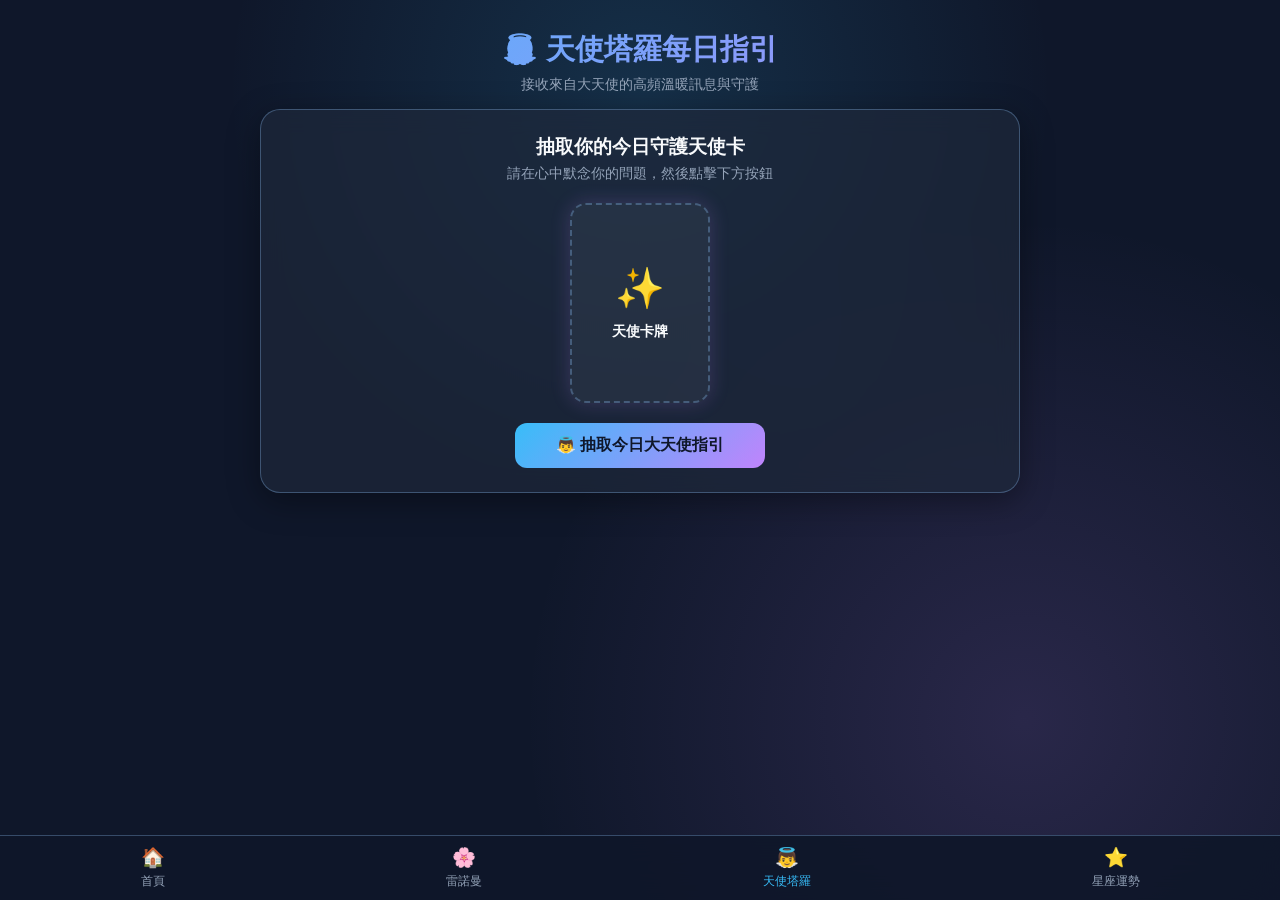
==== angle.html @ 4e5aecf8 "创建 angle.html" ====
<!DOCTYPE html>
<html lang="zh-TW">
<head>
  <meta charset="UTF-8">
  <meta name="viewport" content="width=device-width, initial-scale=1.0">
  <title>👼 天使塔羅指引 - Star Oracle</title>
  <link rel="stylesheet" href="style.css">
  <style>
    .angel-card-box {
      width: 140px; height: 200px;
      margin: 20px auto;
      background: rgba(255, 255, 255, 0.05);
      border: 2px dashed var(--border-glow);
      border-radius: 16px;
      display: flex;
      flex-direction: column;
      align-items: center;
      justify-content: center;
      text-align: center;
      padding: 15px;
      box-shadow: 0 0 20px rgba(192, 132, 252, 0.2);
    }
    .angel-card-box .icon { font-size: 2.5rem; margin-bottom: 10px; }
  </style>
</head>
<body>

  <header>
    <h1>👼 天使塔羅每日指引</h1>
    <p>接收來自大天使的高頻溫暖訊息與守護</p>
  </header>

  <main class="container">
    <div class="glass-card" style="text-align: center;">
      <h3>抽取你的今日守護天使卡</h3>
      <p style="color: var(--text-sub); font-size: 0.85rem; margin-top: 5px;">請在心中默念你的問題，然後點擊下方按鈕</p>

      <div class="angel-card-box" id="cardDisplay">
        <span class="icon">✨</span>
        <span style="font-size: 0.9rem; font-weight: bold;">天使卡牌</span>
      </div>

      <button class="btn-primary" onclick="drawAngelCard()" style="max-width: 250px; margin: 0 auto;">👼 抽取今日大天使指引</button>
      
      <div class="result-box" id="angelResult" style="margin-top: 20px; text-align: left; display: none;">
        <!-- 抽牌結果會顯示在這裡 -->
      </div>
    </div>
  </main>

  <!-- 底部共用導覽列 -->
  <nav class="bottom-nav">
    <a href="index.html" class="nav-item"><span class="icon">🏠</span>首頁</a>
    <a href="lenormand.html" class="nav-item"><span class="icon">🌸</span>雷諾曼</a>
    <a href="angel.html" class="nav-item active"><span class="icon">👼</span>天使塔羅</a>
    <a href="zodiac.html" class="nav-item"><span class="icon">⭐</span>星座運勢</a>
  </nav>

  <script>
    // 天使塔羅資料庫範例
    const angelDeck = [
      { name: "大天使麥可", title: "勇敢前行與保護", desc: "你受到全方位的守護與引導。請放下恐懼，勇敢踏出你一直想做的那一步，宇宙會為你開路。" },
      { name: "大天使拉斐爾", title: "身心靈的療癒與滋養", desc: "天使正在為你的身心注入療癒的綠光。多喝水、親近大自然，並允許自己好好休息，能量將重新充滿。" },
      { name: "大天使加百列", title: "創造力與新方向", desc: "這是展現你真實想法與才華的時刻。不要懷疑自己的靈感，大膽把你的創意與計畫實現出來吧！" },
      { name: "大天使約菲爾", title: "美化你的思想與環境", desc: "放慢腳步，欣賞身邊的美好。整理你的房間或辦公桌，當你的外在環境變得清爽，思緒也會隨之清晰。" },
      { name: "大天使烏列爾", title: "智慧與清晰的洞察", desc: "當你感到迷惘時，內心其實早已有了答案。靜心聆聽你的直覺，智慧之光會照亮你的下一步。" }
    ];

    function drawAngelCard() {
      const randomCard = angelDeck[Math.floor(Math.random() * angelDeck.length)];
      
      // 更新卡片外觀
      const display = document.getElementById('cardDisplay');
      display.style.background = "rgba(192, 132, 252, 0.15)";
      display.style.border = "2px solid var(--accent-purple)";
      display.innerHTML = `<span class="icon">🕊️</span><span style="font-size: 0.95rem; font-weight: bold; color: var(--accent-purple);">${randomCard.name}</span>`;

      // 顯示詳細解讀
      const resultBox = document.getElementById('angelResult');
      resultBox.style.display = "block";
      resultBox.innerHTML = `
        <h4 style="color: var(--accent-purple); margin-bottom: 8px;">✨ ${randomCard.name} — ${randomCard.title}</h4>
        <p style="color: var(--text-main); font-size: 0.92rem; line-height: 1.6;">${randomCard.desc}</p>
      `;
    }
  </script>
</body>
</html>
---- style.css ----
:root {
  --bg-dark: #0f172a;
  --card-dark: rgba(30, 41, 59, 0.7);
  --border-glow: rgba(147, 197, 253, 0.3);
  --accent-cyan: #38bdf8;
  --accent-purple: #c084fc;
  --accent-yellow: #fde047;
  --text-main: #f8fafc;
  --text-sub: #94a3b8;
}

* { box-sizing: border-box; margin: 0; padding: 0; font-family: -apple-system, BlinkMacSystemFont, "Segoe UI", Roboto, sans-serif; }

body {
  background-color: var(--bg-dark);
  background-image: 
    radial-gradient(circle at 50% 10%, rgba(56, 189, 248, 0.15), transparent 40%),
    radial-gradient(circle at 80% 80%, rgba(192, 132, 252, 0.15), transparent 40%);
  color: var(--text-main);
  min-height: 100vh;
  padding-bottom: 80px; /* 留給底部導覽列 */
}

/* 頂部 Header */
header {
  text-align: center;
  padding: 30px 20px 15px;
}
header h1 {
  font-size: 1.8rem;
  background: linear-gradient(135deg, var(--accent-cyan), var(--accent-purple));
  -webkit-background-clip: text;
  -webkit-text-fill-color: transparent;
  font-weight: 800;
}
header p {
  font-size: 0.9rem;
  color: var(--text-sub);
  margin-top: 5px;
}

/* 主容器 */
.container {
  max-width: 800px;
  margin: 0 auto;
  padding: 0 20px;
}

/* 玻璃質感卡片 */
.glass-card {
  background: var(--card-dark);
  backdrop-filter: blur(12px);
  border: 1px solid var(--border-glow);
  border-radius: 20px;
  padding: 24px;
  margin-bottom: 20px;
  box-shadow: 0 8px 32px 0 rgba(0, 0, 0, 0.37);
}

/* 按鈕樣式 */
.btn-primary {
  width: 100%;
  padding: 12px 20px;
  border-radius: 12px;
  border: none;
  background: linear-gradient(135deg, var(--accent-cyan), var(--accent-purple));
  color: #0f172a;
  font-weight: bold;
  font-size: 1rem;
  cursor: pointer;
  transition: transform 0.2s, box-shadow 0.2s;
}
.btn-primary:hover {
  transform: translateY(-2px);
  box-shadow: 0 0 15px rgba(56, 189, 248, 0.5);
}

/* 底部選單導覽列 (Fixed Navigation) */
.bottom-nav {
  position: fixed;
  bottom: 0;
  left: 0;
  right: 0;
  height: 65px;
  background: rgba(15, 23, 42, 0.9);
  backdrop-filter: blur(16px);
  border-top: 1px solid var(--border-glow);
  display: flex;
  justify-content: space-around;
  align-items: center;
  z-index: 1000;
}

.nav-item {
  color: var(--text-sub);
  text-decoration: none;
  font-size: 0.75rem;
  display: flex;
  flex-direction: column;
  align-items: center;
  gap: 4px;
  transition: color 0.2s;
}

.nav-item.active, .nav-item:hover {
  color: var(--accent-cyan);
}

.nav-item .icon {
  font-size: 1.2rem;
}
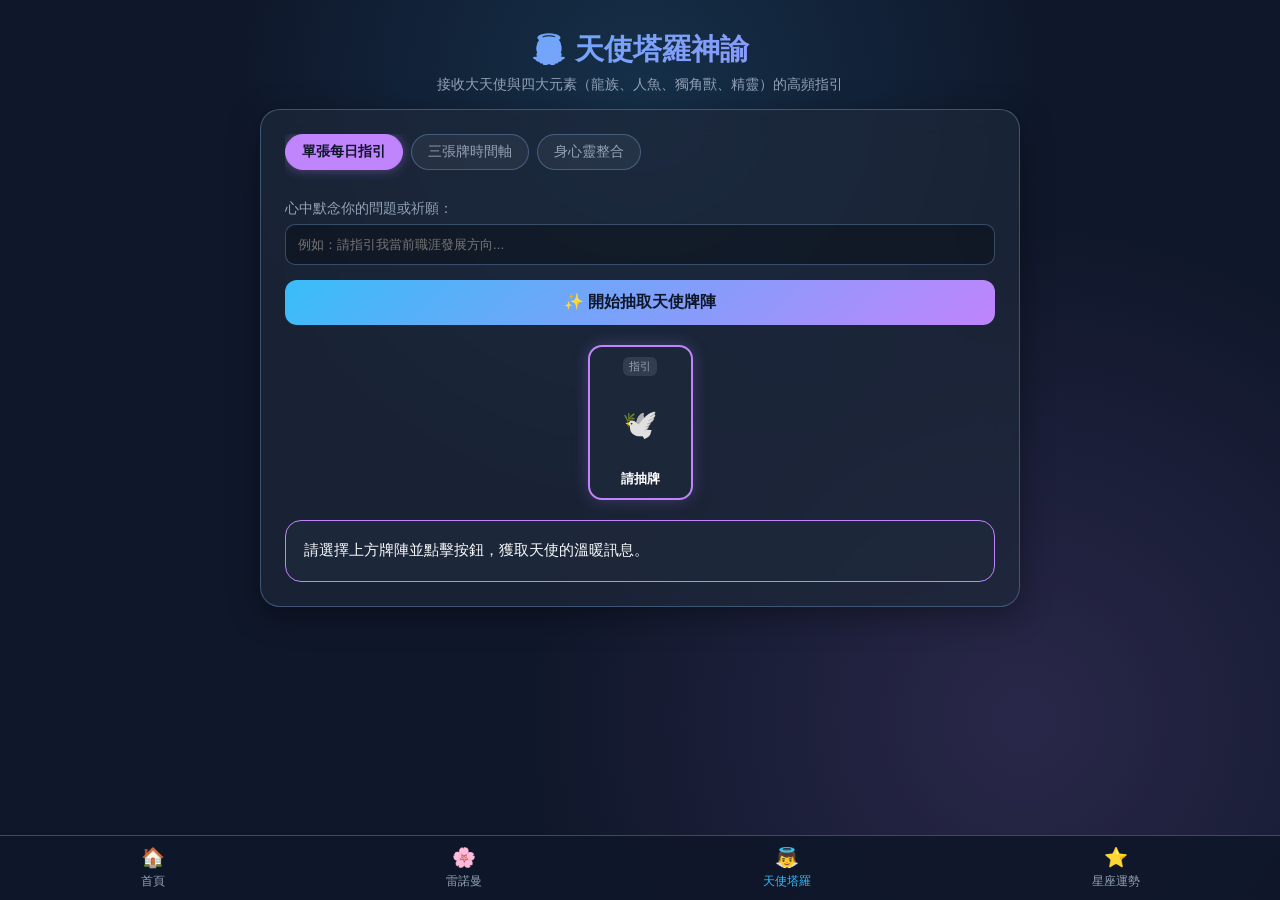
==== commit 69ecdebd: "更新 angle.html" ====
--- a/angle.html
+++ b/angle.html
@@ -3,47 +3,75 @@
 <head>
   <meta charset="UTF-8">
   <meta name="viewport" content="width=device-width, initial-scale=1.0">
-  <title>👼 天使塔羅指引 - Star Oracle</title>
+  <title>👼 天使塔羅神諭 - Star Oracle</title>
   <link rel="stylesheet" href="style.css">
   <style>
-    .angel-card-box {
-      width: 140px; height: 200px;
-      margin: 20px auto;
-      background: rgba(255, 255, 255, 0.05);
-      border: 2px dashed var(--border-glow);
-      border-radius: 16px;
-      display: flex;
-      flex-direction: column;
-      align-items: center;
-      justify-content: center;
+    /* 牌陣選擇標籤 */
+    .spread-select { display: flex; gap: 8px; overflow-x: auto; padding-bottom: 10px; margin-bottom: 20px; }
+    .chip { padding: 8px 16px; border-radius: 20px; background: rgba(255,255,255,0.05); color: var(--text-sub); border: 1px solid var(--border-glow); font-size: 0.85rem; cursor: pointer; white-space: nowrap; transition: all 0.2s; }
+    .chip.active { background: var(--accent-purple); color: #0f172a; font-weight: bold; border-color: var(--accent-purple); box-shadow: 0 0 12px rgba(192, 132, 252, 0.4); }
+
+    /* 卡牌容器 */
+    .angel-cards-flex { display: flex; justify-content: center; gap: 12px; margin: 20px 0; flex-wrap: wrap; }
+    
+    /* 玻璃質感卡片樣式 */
+    .angel-card-item {
+      width: 105px; height: 155px;
+      background: rgba(30, 41, 59, 0.85);
+      border: 2px solid var(--accent-purple);
+      border-radius: 14px;
+      display: flex; flex-direction: column; align-items: center; justify-content: space-between;
+      padding: 10px 6px;
+      box-shadow: 0 0 15px rgba(192, 132, 252, 0.25);
       text-align: center;
-      padding: 15px;
-      box-shadow: 0 0 20px rgba(192, 132, 252, 0.2);
+      transition: transform 0.2s;
     }
-    .angel-card-box .icon { font-size: 2.5rem; margin-bottom: 10px; }
+    .angel-card-item:hover { transform: translateY(-4px); }
+    
+    .angel-card-item .c-pos { font-size: 0.7rem; color: var(--text-sub); background: rgba(255,255,255,0.1); padding: 2px 6px; border-radius: 6px; }
+    .angel-card-item .c-icon { font-size: 1.8rem; margin: 4px 0; }
+    .angel-card-item .c-name { font-size: 0.8rem; font-weight: bold; color: #fff; }
+    .angel-card-item .c-angel { font-size: 0.65rem; color: var(--accent-cyan); margin-top: 2px; }
+
+    /* 結果區 */
+    .result-box { margin-top: 20px; padding: 18px; background: rgba(30, 41, 59, 0.8); border: 1px solid var(--accent-purple); border-radius: 16px; text-align: left; font-size: 0.92rem; line-height: 1.6; }
   </style>
 </head>
 <body>
 
   <header>
-    <h1>👼 天使塔羅每日指引</h1>
-    <p>接收來自大天使的高頻溫暖訊息與守護</p>
+    <h1>👼 天使塔羅神諭</h1>
+    <p>接收大天使與四大元素（龍族、人魚、獨角獸、精靈）的高頻指引</p>
   </header>
 
   <main class="container">
-    <div class="glass-card" style="text-align: center;">
-      <h3>抽取你的今日守護天使卡</h3>
-      <p style="color: var(--text-sub); font-size: 0.85rem; margin-top: 5px;">請在心中默念你的問題，然後點擊下方按鈕</p>
-
-      <div class="angel-card-box" id="cardDisplay">
-        <span class="icon">✨</span>
-        <span style="font-size: 0.9rem; font-weight: bold;">天使卡牌</span>
+    <div class="glass-card">
+      <!-- 牌陣選擇區 -->
+      <div class="spread-select">
+        <div class="chip active" onclick="switchSpread('single', this)">單張每日指引</div>
+        <div class="chip" onclick="switchSpread('timeline', this)">三張牌時間軸</div>
+        <div class="chip" onclick="switchSpread('mindbody', this)">身心靈整合</div>
       </div>
 
-      <button class="btn-primary" onclick="drawAngelCard()" style="max-width: 250px; margin: 0 auto;">👼 抽取今日大天使指引</button>
-      
-      <div class="result-box" id="angelResult" style="margin-top: 20px; text-align: left; display: none;">
-        <!-- 抽牌結果會顯示在這裡 -->
+      <div class="input-group">
+        <label style="display:block; font-size:0.85rem; color:var(--text-sub); margin-bottom:6px;">心中默念你的問題或祈願：</label>
+        <input type="text" id="angelQuestion" placeholder="例如：請指引我當前職涯發展方向..." style="width: 100%; padding: 12px; border-radius: 10px; border: 1px solid var(--border-glow); background: rgba(0,0,0,0.3); color: #fff; outline: none; margin-bottom: 15px;">
+      </div>
+
+      <button class="btn-primary" onclick="runAngelSpread()">✨ 開始抽取天使牌陣</button>
+
+      <!-- 卡牌展示區 -->
+      <div class="angel-cards-flex" id="angelCardsContainer">
+        <div class="angel-card-item">
+          <span class="c-pos">指引</span>
+          <div class="c-icon">🕊️</div>
+          <span class="c-name">請抽牌</span>
+        </div>
+      </div>
+
+      <!-- 解讀結果區 -->
+      <div class="result-box" id="angelResult">
+        請選擇上方牌陣並點擊按鈕，獲取天使的溫暖訊息。
       </div>
     </div>
   </main>
@@ -57,31 +85,88 @@
   </nav>
 
   <script>
-    // 天使塔羅資料庫範例
+    // 參考《天使塔羅牌》基本牌意建立之完整卡牌庫
     const angelDeck = [
-      { name: "大天使麥可", title: "勇敢前行與保護", desc: "你受到全方位的守護與引導。請放下恐懼，勇敢踏出你一直想做的那一步，宇宙會為你開路。" },
-      { name: "大天使拉斐爾", title: "身心靈的療癒與滋養", desc: "天使正在為你的身心注入療癒的綠光。多喝水、親近大自然，並允許自己好好休息，能量將重新充滿。" },
-      { name: "大天使加百列", title: "創造力與新方向", desc: "這是展現你真實想法與才華的時刻。不要懷疑自己的靈感，大膽把你的創意與計畫實現出來吧！" },
-      { name: "大天使約菲爾", title: "美化你的思想與環境", desc: "放慢腳步，欣賞身邊的美好。整理你的房間或辦公桌，當你的外在環境變得清爽，思緒也會隨之清晰。" },
-      { name: "大天使烏列爾", title: "智慧與清晰的洞察", desc: "當你感到迷惘時，內心其實早已有了答案。靜心聆聽你的直覺，智慧之光會照亮你的下一步。" }
+      // --- 大秘儀 ---
+      { name: "0. 夢想者", angel: "大天使麥達昶", icon: "🌌", keywords: "信念的躍進；追尋你的夢想；未預期的機會；有創意的解決之道；樂觀面對挑戰。" },
+      { name: "1. 魔法師", angel: "大天使拉吉爾", icon: "🪄", keywords: "你已經準備好了！表現你擁有的資源或能力；生命是神奇的；別耽擱了。" },
+      { name: "2. 女教皇", angel: "大天使漢尼爾", icon: "🌙", keywords: "聽從你的直覺；保持耐心；三思而後行；沈默是金；靈性方面的研究。" },
+      { name: "3. 皇后", angel: "大天使加百列", icon: "👑", keywords: "豐富富足；讓夢想起飛；滋養自己與他人；花時間接觸自然；藝術與創意。" },
+      { name: "4. 皇帝", angel: "大天使麥可", icon: "⚔️", keywords: "組織與邏輯；結構與紀律；領導力；成功的欲望；做聰明的決定。" },
+      { name: "5. 合一", angel: "大天使聖德芬", icon: "🕊️", keywords: "傳統的觀點或方式；尋找導師或知己；對生命意義的探索；信任團隊。" },
+      { name: "6. 戀人", angel: "大天使拉斐爾", icon: "💖", keywords: "親密關係；仔細衡量你的決定；健康與平衡的需求；和諧的夥伴關係。" },
+      { name: "7. 馬車", angel: "大天使麥達昶", icon: "🏆", keywords: "重要的成就；自我紀律和意志；公眾的認同；十足的毅力；大躍進。" },
+      { name: "8. 正義", angel: "大天使拉貴爾", icon: "⚖️", keywords: "公平且正義的決定；做自己認為對的事；為行為負責；堅持你的信念。" },
+      { name: "9. 隱者", angel: "大天使拉吉爾", icon: "🕯️", keywords: "花時間靜靜冥思；靈性教導；自我探索；好的建議；重新評估計畫。" },
+      { name: "10. 命運之輪", angel: "大天使麥可", icon: "🎡", keywords: "正面改變的時刻；突然而至的進展；好運站在你這邊！命運的轉折。" },
+      { name: "11. 力量", angel: "大天使亞列爾", icon: "🦁", keywords: "巨大的內在力量；釋放苛刻的評判；原諒與同情；耐心；以柔克剛。" },
+      { name: "12. 覺醒", angel: "大天使加百列", icon: "💡", keywords: "用不同觀點待事；做自己是最重要的事！暫時的停滯；需要保持耐心。" },
+      { name: "13. 釋放", angel: "大天使愛瑟瑞爾", icon: "🦋", keywords: "一個階段的結束；靈性的轉變；無可避免的正向變化；面對恐懼。" },
+      { name: "14. 平衡", angel: "大天使薩基爾", icon: "⚖️", keywords: "對平衡與適度的需求；合作與妥協；等待良好的時機；自我控制。" },
+      { name: "15. 自我", angel: "大天使約菲爾", icon: "鎖鏈", icon: "🔗", keywords: "虛假的安全感；過度追求物質；負面或恐懼的想法；需要破除依賴。" },
+      { name: "16. 生命經驗", angel: "大天使夏彌爾", icon: "⚡", keywords: "重要的生命事件；帶來改變的強大啓示；自由；突然看見真理。" },
+      { name: "17. 星星", angel: "大天使約菲爾", icon: "⭐", keywords: "快樂時光；正面樂觀的長期計畫；在正確的途徑上；信念與使命感。" },
+      { name: "18. 月亮", angel: "大天使漢尼爾", icon: "🌕", keywords: "重要的心靈啓發；表面背後的事實；釋放長久以來的恐懼；留意夢境。" },
+      { name: "19. 太陽", angel: "大天使烏列爾", icon: "☀️", keywords: "美滿的結果！引領成功的卓越新想法；對自己有信心！身心健全。" },
+      { name: "20. 復興", angel: "大天使耶力米爾", icon: "🎺", keywords: "回顧和評估；良好現實的評斷；是時候朝另一個方向前進；新開始。" },
+      { name: "21. 世界", angel: "大天使麥可", icon: "🌍", keywords: "一件工作將完成！喜悅、知足與感激；啟蒙之路；完美與圓滿。" },
+
+      // --- 小秘儀精選代表牌 ---
+      { name: "火之首 (龍族)", angel: "火元素", icon: "🐉", keywords: "令人興奮的新契機！職場風險；現在改變你的生活吧！開始新交易與企劃。" },
+      { name: "水之首 (人魚)", angel: "水元素", icon: "🧜‍♀️", keywords: "墜入愛河或舊情復燃；靈性和直覺成長；真摯的友誼；靈魂伴侶。" },
+      { name: "風之首 (獨角獸)", angel: "風元素", icon: "🦄", keywords: "傑出的新想法和靈感；看到事情的真相；充滿挑戰但充滿希望的開始。" },
+      { name: "土之首 (精靈)", angel: "土元素", icon: "🧝", keywords: "豐富的收入；商業承諾；重要的文件或合約；健康提升；絕佳好運。" },
+      { name: "水之九", angel: "水元素", icon: "✨", keywords: "你的希望成真了！擔憂消逝；對生命的熱愛；事情符合期待般明朗。" },
+      { name: "火之六", angel: "火元素", icon: "🚩", keywords: "勝利！好消息將至；眾人認同或奬勵；對自己感到滿意；極佳的好運。" }
     ];
 
-    function drawAngelCard() {
-      const randomCard = angelDeck[Math.floor(Math.random() * angelDeck.length)];
-      
-      // 更新卡片外觀
-      const display = document.getElementById('cardDisplay');
-      display.style.background = "rgba(192, 132, 252, 0.15)";
-      display.style.border = "2px solid var(--accent-purple)";
-      display.innerHTML = `<span class="icon">🕊️</span><span style="font-size: 0.95rem; font-weight: bold; color: var(--accent-purple);">${randomCard.name}</span>`;
+    let currentSpread = 'single';
 
-      // 顯示詳細解讀
-      const resultBox = document.getElementById('angelResult');
-      resultBox.style.display = "block";
-      resultBox.innerHTML = `
-        <h4 style="color: var(--accent-purple); margin-bottom: 8px;">✨ ${randomCard.name} — ${randomCard.title}</h4>
-        <p style="color: var(--text-main); font-size: 0.92rem; line-height: 1.6;">${randomCard.desc}</p>
-      `;
+    function switchSpread(spreadType, element) {
+      document.querySelectorAll('.chip').forEach(c => c.classList.remove('active'));
+      element.classList.add('active');
+      currentSpread = spreadType;
+    }
+
+    function getRandomCards(count) {
+      const shuffled = [...angelDeck].sort(() => 0.5 - Math.random());
+      return shuffled.slice(0, count);
+    }
+
+    function runAngelSpread() {
+      let count = 1;
+      let positions = ["今日指引"];
+
+      if (currentSpread === 'timeline') {
+        count = 3;
+        positions = ["過去影響", "當前狀態", "未來發展"];
+      } else if (currentSpread === 'mindbody') {
+        count = 3;
+        positions = ["身體 (Action)", "心智 (Mind)", "靈性 (Spirit)"];
+      }
+
+      const cards = getRandomCards(count);
+
+      // 渲染卡片畫面
+      document.getElementById('angelCardsContainer').innerHTML = cards.map((c, i) => `
+        <div class="angel-card-item">
+          <span class="c-pos">${positions[i]}</span>
+          <div class="c-icon">${c.icon}</div>
+          <span class="c-name">${c.name}</span>
+          <span class="c-angel">${c.angel}</span>
+        </div>
+      `).join('');
+
+      // 渲染文字分析
+      let resultHTML = `<h4 style="color: var(--accent-purple); margin-bottom: 12px;">✨ 您的天使塔羅牌陣靈性指引：</h4>`;
+      resultHTML += cards.map((c, i) => `
+        <div style="margin-bottom: 12px; border-bottom: 1px dashed rgba(255,255,255,0.1); padding-bottom: 8px;">
+          • <b>【${positions[i]}】${c.name} （守護：${c.angel}）：</b><br>
+          <span style="color: var(--text-sub);">${c.keywords}</span>
+        </div>
+      `).join('');
+
+      document.getElementById('angelResult').innerHTML = resultHTML;
     }
   </script>
 </body>
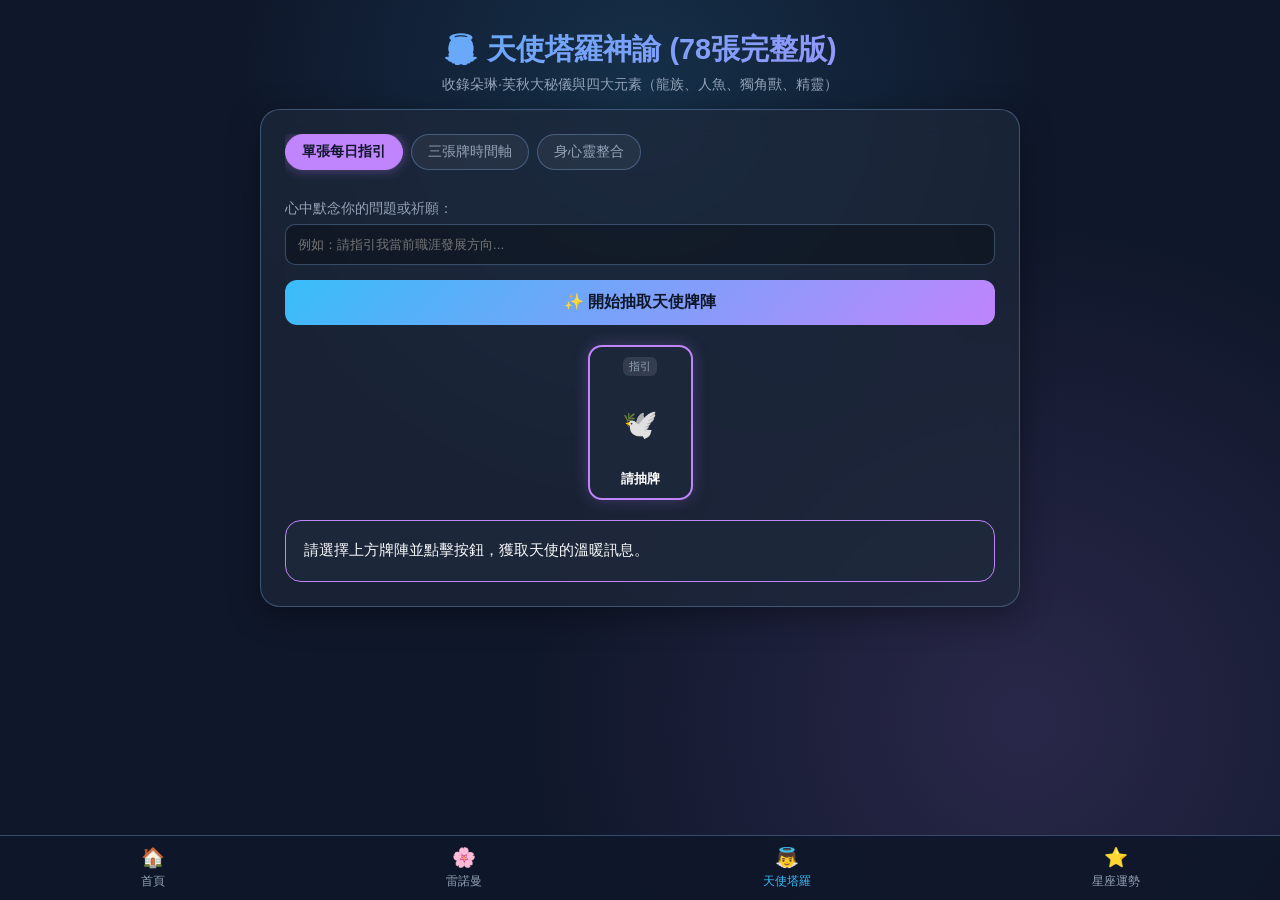
==== commit 0b6c8cb5: "更新 angle.html" ====
--- a/angle.html
+++ b/angle.html
@@ -40,8 +40,8 @@
 <body>
 
   <header>
-    <h1>👼 天使塔羅神諭</h1>
-    <p>接收大天使與四大元素（龍族、人魚、獨角獸、精靈）的高頻指引</p>
+    <h1>👼 天使塔羅神諭 (78張完整版)</h1>
+    <p>收錄朵琳·芙秋大秘儀與四大元素（龍族、人魚、獨角獸、精靈）</p>
   </header>
 
   <main class="container">
@@ -78,46 +78,102 @@
 
   <!-- 底部共用導覽列 -->
   <nav class="bottom-nav">
-    <a href="index.html" class="nav-item"><span class="icon">🏠</span>首頁</a>
-    <a href="lenormand.html" class="nav-item"><span class="icon">🌸</span>雷諾曼</a>
-    <a href="angel.html" class="nav-item active"><span class="icon">👼</span>天使塔羅</a>
-    <a href="zodiac.html" class="nav-item"><span class="icon">⭐</span>星座運勢</a>
+    <a href="https://yunli121.github.io/Starr/index.html" class="nav-item"><span class="icon">🏠</span>首頁</a>
+    <a href="https://yunli121.github.io/Starr/lenormand.html" class="nav-item"><span class="icon">🌸</span>雷諾曼</a>
+    <a href="https://yunli121.github.io/Starr/angel.html" class="nav-item active"><span class="icon">👼</span>天使塔羅</a>
+    <a href="https://yunli121.github.io/Starr/zodiac.html" class="nav-item"><span class="icon">⭐</span>星座運勢</a>
   </nav>
 
   <script>
-    // 參考《天使塔羅牌》基本牌意建立之完整卡牌庫
+    // 完整 78 張天使塔羅牌資料庫
     const angelDeck = [
-      // --- 大秘儀 ---
-      { name: "0. 夢想者", angel: "大天使麥達昶", icon: "🌌", keywords: "信念的躍進；追尋你的夢想；未預期的機會；有創意的解決之道；樂觀面對挑戰。" },
-      { name: "1. 魔法師", angel: "大天使拉吉爾", icon: "🪄", keywords: "你已經準備好了！表現你擁有的資源或能力；生命是神奇的；別耽擱了。" },
-      { name: "2. 女教皇", angel: "大天使漢尼爾", icon: "🌙", keywords: "聽從你的直覺；保持耐心；三思而後行；沈默是金；靈性方面的研究。" },
-      { name: "3. 皇后", angel: "大天使加百列", icon: "👑", keywords: "豐富富足；讓夢想起飛；滋養自己與他人；花時間接觸自然；藝術與創意。" },
-      { name: "4. 皇帝", angel: "大天使麥可", icon: "⚔️", keywords: "組織與邏輯；結構與紀律；領導力；成功的欲望；做聰明的決定。" },
-      { name: "5. 合一", angel: "大天使聖德芬", icon: "🕊️", keywords: "傳統的觀點或方式；尋找導師或知己；對生命意義的探索；信任團隊。" },
-      { name: "6. 戀人", angel: "大天使拉斐爾", icon: "💖", keywords: "親密關係；仔細衡量你的決定；健康與平衡的需求；和諧的夥伴關係。" },
-      { name: "7. 馬車", angel: "大天使麥達昶", icon: "🏆", keywords: "重要的成就；自我紀律和意志；公眾的認同；十足的毅力；大躍進。" },
-      { name: "8. 正義", angel: "大天使拉貴爾", icon: "⚖️", keywords: "公平且正義的決定；做自己認為對的事；為行為負責；堅持你的信念。" },
-      { name: "9. 隱者", angel: "大天使拉吉爾", icon: "🕯️", keywords: "花時間靜靜冥思；靈性教導；自我探索；好的建議；重新評估計畫。" },
-      { name: "10. 命運之輪", angel: "大天使麥可", icon: "🎡", keywords: "正面改變的時刻；突然而至的進展；好運站在你這邊！命運的轉折。" },
-      { name: "11. 力量", angel: "大天使亞列爾", icon: "🦁", keywords: "巨大的內在力量；釋放苛刻的評判；原諒與同情；耐心；以柔克剛。" },
-      { name: "12. 覺醒", angel: "大天使加百列", icon: "💡", keywords: "用不同觀點待事；做自己是最重要的事！暫時的停滯；需要保持耐心。" },
-      { name: "13. 釋放", angel: "大天使愛瑟瑞爾", icon: "🦋", keywords: "一個階段的結束；靈性的轉變；無可避免的正向變化；面對恐懼。" },
-      { name: "14. 平衡", angel: "大天使薩基爾", icon: "⚖️", keywords: "對平衡與適度的需求；合作與妥協；等待良好的時機；自我控制。" },
-      { name: "15. 自我", angel: "大天使約菲爾", icon: "鎖鏈", icon: "🔗", keywords: "虛假的安全感；過度追求物質；負面或恐懼的想法；需要破除依賴。" },
-      { name: "16. 生命經驗", angel: "大天使夏彌爾", icon: "⚡", keywords: "重要的生命事件；帶來改變的強大啓示；自由；突然看見真理。" },
-      { name: "17. 星星", angel: "大天使約菲爾", icon: "⭐", keywords: "快樂時光；正面樂觀的長期計畫；在正確的途徑上；信念與使命感。" },
-      { name: "18. 月亮", angel: "大天使漢尼爾", icon: "🌕", keywords: "重要的心靈啓發；表面背後的事實；釋放長久以來的恐懼；留意夢境。" },
-      { name: "19. 太陽", angel: "大天使烏列爾", icon: "☀️", keywords: "美滿的結果！引領成功的卓越新想法；對自己有信心！身心健全。" },
-      { name: "20. 復興", angel: "大天使耶力米爾", icon: "🎺", keywords: "回顧和評估；良好現實的評斷；是時候朝另一個方向前進；新開始。" },
-      { name: "21. 世界", angel: "大天使麥可", icon: "🌍", keywords: "一件工作將完成！喜悅、知足與感激；啟蒙之路；完美與圓滿。" },
-
-      // --- 小秘儀精選代表牌 ---
-      { name: "火之首 (龍族)", angel: "火元素", icon: "🐉", keywords: "令人興奮的新契機！職場風險；現在改變你的生活吧！開始新交易與企劃。" },
-      { name: "水之首 (人魚)", angel: "水元素", icon: "🧜‍♀️", keywords: "墜入愛河或舊情復燃；靈性和直覺成長；真摯的友誼；靈魂伴侶。" },
-      { name: "風之首 (獨角獸)", angel: "風元素", icon: "🦄", keywords: "傑出的新想法和靈感；看到事情的真相；充滿挑戰但充滿希望的開始。" },
-      { name: "土之首 (精靈)", angel: "土元素", icon: "🧝", keywords: "豐富的收入；商業承諾；重要的文件或合約；健康提升；絕佳好運。" },
-      { name: "水之九", angel: "水元素", icon: "✨", keywords: "你的希望成真了！擔憂消逝；對生命的熱愛；事情符合期待般明朗。" },
-      { name: "火之六", angel: "火元素", icon: "🚩", keywords: "勝利！好消息將至；眾人認同或奬勵；對自己感到滿意；極佳的好運。" }
+      // === 大秘儀 (22張) ===
+      { name: "0. 夢想者", angel: "大天使麥達昶", icon: "🌌", keywords: "信念的躍進；追尋你的夢想；未預期的機會；有創意的解決之道；以樂觀態度面對挑戰。" },
+      { name: "1. 魔法師", angel: "大天使拉吉爾", icon: "🪄", keywords: "你已經準備好了！表現你擁有的資源或能力；生命是神奇的；專心努力會獲得未預期的幫助。" },
+      { name: "2. 女教皇", angel: "大天使漢尼爾", icon: "🌙", keywords: "聽從你的直覺；保持耐心；三思而後行；沈默是金；抱著夢想與希望；從感情狀況中學習。" },
+      { name: "3. 皇后", angel: "大天使加百列", icon: "👑", keywords: "豐富富足；讓夢想起飛；滋養自己與他人；花時間接觸自然；滿足於創意與藝術的事物上。" },
+      { name: "4. 皇帝", angel: "大天使麥可", icon: "⚔️", keywords: "組織與邏輯；結構與紀律；領導力；成功的欲望；做聰明的決定；提供安全感與穩定。" },
+      { name: "5. 合一", angel: "大天使聖德芬", icon: "🕊️", keywords: "傳統的觀點或方式；尋找導師或志同道合的知己；對生命意義的探索；信任團隊與組織。" },
+      { name: "6. 戀人", angel: "大天使拉斐爾", icon: "💖", keywords: "親密關係；仔細衡量你的決定；健康與平衡的需求；恢復健康；和諧的婚姻或夥伴關係。" },
+      { name: "7. 馬車", angel: "大天使麥達昶", icon: "🏆", keywords: "重要的成就；自我紀律和意志；公眾的認同；十足的毅力；大躍進；升遷或獎勵。" },
+      { name: "8. 正義", angel: "大天使拉貴爾", icon: "⚖️", keywords: "公平且正義的決定；做自己認為對的事；為行為負責；拒絕不正義；堅持信念。" },
+      { name: "9. 隱者", angel: "大天使拉吉爾", icon: "🕯️", keywords: "花時間靜靜冥思；靈性教導；自我探索；獲得好的建議；尋找導師；重新評估計畫。" },
+      { name: "10. 命運之輪", angel: "大天使麥可", icon: "🎡", keywords: "正面改變的時刻；突然而至的進展；好運站在你這邊！因果平衡；奇蹟與命運扭轉。" },
+      { name: "11. 力量", angel: "大天使亞列爾", icon: "🦁", keywords: "巨大的內在力量；釋放苛刻的評判；原諒與同情；堅信的勇氣；以柔性取代強勢。" },
+      { name: "12. 覺醒", angel: "大天使加百列", icon: "💡", keywords: "用不同觀點待事；做自己是最重要的事！顯靈；無私；需要保持耐心；異於以往的解法。" },
+      { name: "13. 釋放", angel: "大天使愛瑟瑞爾", icon: "🦋", keywords: "一個階段的結束；靈性的轉變；是時候進步了；無可避免的正向變化；面對恐懼。" },
+      { name: "14. 平衡", angel: "大天使薩基爾", icon: "⚖️", keywords: "對於平衡與適度的需求；合作與妥協；等待良好的時機；在行動與計畫間找到平衡。" },
+      { name: "15. 自我", angel: "大天使約菲爾", icon: "🔗", keywords: "一種虛假的安全感；過度追求物質；負面或恐懼的想法；拒絕面對現實或承擔責任。" },
+      { name: "16. 生命經驗", angel: "大天使夏彌爾", icon: "⚡", keywords: "重要的生命事件；帶來改變的強大啟示；張開翅膀飛翔；自由；突然看見真理。" },
+      { name: "17. 星星", angel: "大天使約菲爾", icon: "⭐", keywords: "快樂時光；正面樂觀的長期計畫；在正確的途徑上；信念；使命感；繁茂的新開始。" },
+      { name: "18. 月亮", angel: "大天使漢尼爾", icon: "🌕", keywords: "重要的心靈啟發；表面背後的事實；釋放長久以來的恐懼；留意夢境與直覺。" },
+      { name: "19. 太陽", angel: "大天使烏列爾", icon: "☀️", keywords: "美滿的結果！引領成功的卓越新想法；對自己有信心！愉悅；眾望所歸；身心健全。" },
+      { name: "20. 復興", angel: "大天使耶力米爾", icon: "🎺", keywords: "回顧和評估；良好現實的評斷；是時候朝另一個方向前進；重要的選擇與新開始。" },
+      { name: "21. 世界", angel: "大天使麥可", icon: "🌍", keywords: "一件工作將完成！喜悅、知足與感激；啟蒙之路；完美；獲得獎勵；完整且明確。" },
+
+      // === 火元素 / 龍族 (14張) ===
+      { name: "火一", angel: "火元素·龍族", icon: "🔥", keywords: "令人興奮的新契機！職場風險；現在改變你的生活；開始新交易；令人興奮的新資訊。" },
+      { name: "火二", angel: "火元素·龍族", icon: "🔥", keywords: "得到你值得的；新的合作關係或合約；繼續向前進步；超群遠見；掌控局勢。" },
+      { name: "火三", angel: "火元素·龍族", icon: "🔥", keywords: "豐足！萬事順遂；保持耐心；做長遠計畫；成長中的工作；擔任重要職位。" },
+      { name: "火四", angel: "火元素·龍族", icon: "🔥", keywords: "喜悅、和平與富足；快樂的家庭生活；成功完成計畫；職涯里程碑；給予祝福。" },
+      { name: "火五", angel: "火元素·龍族", icon: "🔥", keywords: "與他人競爭目標；麻煩的細節；與他人爭執；棘手的問題；需設立優先目標。" },
+      { name: "火六", angel: "火元素·龍族", icon: "🔥", keywords: "勝利！好消息將至；眾人認同或獎勵；對自己感到滿意；好運氣。" },
+      { name: "火七", angel: "火元素·龍族", icon: "🔥", keywords: "捍衛你的信念和決定；為自己挺身；學會說不；自信與勇氣；對抗權威。" },
+      { name: "火八", angel: "火元素·龍族", icon: "🔥", keywords: "計畫發展迅速；耽擱結束；許多事情同時發生；收到所需資訊；預料之外的成功。" },
+      { name: "火九", angel: "火元素·龍族", icon: "🔥", keywords: "別放棄；保護你所創造的；抱持勇氣然後相信自己；準備完善；生理力量。" },
+      { name: "火十", angel: "火元素·龍族", icon: "🔥", keywords: "工作過量；接受他人的幫助；生活失衡；壓力影響健康；黎明前的黑暗。" },
+      { name: "火侍從", angel: "火元素·龍族", icon: "🐉", keywords: "令人振奮的新工作消息；善用本質與機智；好消息；創新的計畫；相信自己。" },
+      { name: "火騎士", angel: "火元素·龍族", icon: "🐉", keywords: "需要立即關照的臨時事件；善用時間；考量周全；燃起的熱情；喬遷或出差。" },
+      { name: "火皇后", angel: "火元素·龍族", icon: "🐉", keywords: "展翅高飛！別低估自己；堅持獨立與創造力；相信直覺；平衡家庭與事業。" },
+      { name: "火國王", angel: "火元素·龍族", icon: "🐉", keywords: "專注！與他人溝通並擔任領導者；聽從創新建議；團隊領導者；帶來改變。" },
+
+      // === 水元素 / 人魚 (14張) ===
+      { name: "水一", angel: "水元素·人魚", icon: "💧", keywords: "墜入愛河或舊情復燃；靈性和直覺成長；真摯的友誼；靈魂伴侶；同情和仁慈。" },
+      { name: "水二", angel: "水元素·人魚", icon: "💧", keywords: "持續親密的關係；原諒；爭吵過後的正面結果；戀愛；訂婚；分享想法。" },
+      { name: "水三", angel: "水元素·人魚", icon: "💧", keywords: "值得祝賀的事！婚禮、畢業或新生；享受更多樂事；共享好客；開心的結果。" },
+      { name: "水四", angel: "水元素·人魚", icon: "💧", keywords: "失去一個機會；不愉快或無趣；看向事物的可能性；白日夢；迷失在自己的世界。" },
+      { name: "水五", angel: "水元素·人魚", icon: "💧", keywords: "事情沒有朝希望的方向好轉；沒有抱持正向期待；覆水難收；傷心；關係結束。" },
+      { name: "水六", angel: "水元素·人魚", icon: "💧", keywords: "來自過去或童年的回憶；將過去浪漫化；繼承權；贈禮；團圓；展現仁慈。" },
+      { name: "水七", angel: "水元素·人魚", icon: "💧", keywords: "複雜的決定；需要研究；別再耽擱了！太多選擇；困惑與想像力奔馳。" },
+      { name: "水八", angel: "水元素·人魚", icon: "💧", keywords: "離開的欲望；追求有意義的事物；靈性與感性成長；決定離開痛苦狀態。" },
+      { name: "水九", angel: "水元素·人魚", icon: "💧", keywords: "你的希望成真了！擔憂消逝；對生命的熱愛；愉悅自由；事情符合期待地明朗。" },
+      { name: "水十", angel: "水元素·人魚", icon: "💧", keywords: "獲得滿意的家庭生活；情感與物質需求豐足；信賴的關係；快樂的婚姻。" },
+      { name: "水侍從", angel: "水元素·人魚", icon: "🧜‍♀️", keywords: "新對象進入生命；一段關係的新階段；提升靈通能力；情書；致力於藝術。" },
+      { name: "水騎士", angel: "水元素·人魚", icon: "🧜‍♀️", keywords: "談戀愛或求婚；情感平衡的需求；社交場合邀請；可以交談的對象；夢想家。" },
+      { name: "水皇后", angel: "水元素·人魚", icon: "🧜‍♀️", keywords: "關係進展到新階段；信任直覺；關心自己與他人；親密可靠的朋友；創意天分。" },
+      { name: "水國王", angel: "水元素·人魚", icon: "🧜‍♀️", keywords: "敞開心胸；可信任且衷心的建議；可信任的戀愛對象；調解人；正派角色。" },
+
+      // === 風元素 / 獨角獸 (14張) ===
+      { name: "風一", angel: "風元素·獨角獸", icon: "🍃", keywords: "傑出的新想法和靈感；看到事情的真相；充滿挑戰的開始；將負面轉為正面。" },
+      { name: "風二", angel: "風元素·獨角獸", icon: "🍃", keywords: "沒有做選擇的能力或意願；陷入僵局；假裝沒有問題；過度分析情事。" },
+      { name: "風三", angel: "風元素·獨角獸", icon: "🍃", keywords: "強烈的悲傷；花時間治癒；需要原諒自己或他人；誤會；關係問題。" },
+      { name: "風四", angel: "風元素·獨角獸", icon: "🍃", keywords: "休息或休假的時刻；需要更多時間做決定；冥想有助於解答；補充睡眠。" },
+      { name: "風五", angel: "風元素·獨角獸", icon: "🍃", keywords: "不明智的選擇；從事情中學到教訓；檢視每個人的動機；想報復的欲望。" },
+      { name: "風六", angel: "風元素·獨角獸", icon: "🍃", keywords: "事情明朗化！麻煩狀態的結束；一段旅程；從失望或生病中恢復；衝突解決。" },
+      { name: "風七", angel: "風元素·獨角獸", icon: "🍃", keywords: "需要再檢視計畫內容；事情不像看到的那樣簡單；缺乏時間；偏好獨自工作。" },
+      { name: "風八", angel: "風元素·獨角獸", icon: "🍃", keywords: "受困的錯覺；缺乏自信；害怕行動；困惑；感到無助；覺得自己是受害者。" },
+      { name: "風九", angel: "風元素·獨角獸", icon: "🍃", keywords: "負向期待；失眠；比較心態；擔憂；壓力導致疾病。" },
+      { name: "風十", angel: "風元素·獨角獸", icon: "🍃", keywords: "最壞的時刻過去；享受改變並期待往好的方向發展；除了進步沒有別的選擇。" },
+      { name: "風侍從", angel: "風元素·獨角獸", icon: "🦄", keywords: "挑戰的訊息；計畫延遲或改變；有建設性的評論；法律議題；新的挑戰。" },
+      { name: "風騎士", angel: "風元素·獨角獸", icon: "🦄", keywords: "快速到來的事件；花時間仔細檢視選擇；創新的解決方法；意外狀況或衝突。" },
+      { name: "風皇后", angel: "風元素·獨角獸", icon: "🦄", keywords: "客觀的決定；清除不再有幫助的東西；幽默待事；真實經驗的智慧。" },
+      { name: "風國王", angel: "風元素·獨角獸", icon: "🦄", keywords: "自信地說出真正所想；尋求專業建議；平衡心理與情緒；正義與和事老。" },
+
+      // === 土元素 / 精靈 (14張) ===
+      { name: "土一", angel: "土元素·精靈", icon: "🌱", keywords: "豐富的收入；商業上的承諾；重要檔案或合約；收到贈禮；健康提升；好運。" },
+      { name: "土二", angel: "土元素·精靈", icon: "🌱", keywords: "許多事同時發生；需要做決定；考慮更有效的方式；應對變化；平衡預算。" },
+      { name: "土三", angel: "土元素·精靈", icon: "🌱", keywords: "創造的力量；高質感的工作得到認同；團隊合作；工作進步；教授他人技術。" },
+      { name: "土四", angel: "土元素·精靈", icon: "🌱", keywords: "良好商業選擇；好的商業策略或投資；節儉；對資金管理需要精明。" },
+      { name: "土五", angel: "土元素·精靈", icon: "🌱", keywords: "對錢的恐懼；接受他人幫助的智慧；需要尋求援助；財務一時的阻礙。" },
+      { name: "土六", angel: "土元素·精靈", icon: "🌱", keywords: "金錢、時間或努力的禮物；新工作機會；借到貸款或償還債務；分享利潤。" },
+      { name: "土七", angel: "土元素·精靈", icon: "🌱", keywords: "種下良好的根基；行動暫時停止；毅力；達到里程碑；考慮新方式。" },
+      { name: "土八", angel: "土元素·精靈", icon: "🌱", keywords: "技術變得純熟；為了解奧秘而學習；技巧與勤勉；注意細節；重返學習。" },
+      { name: "土九", angel: "土元素·精靈", icon: "🌱", keywords: "享受生命中小小的奢華；獨自享受安靜時光；意外之財；受自然與動物感謝。" },
+      { name: "土十", angel: "土元素·精靈", icon: "🌱", keywords: "非常快樂的家庭時光；財務安全；發現生活中小事物的魔力；幸福與傳承。" },
+      { name: "土侍從", angel: "土元素·精靈", icon: "🧝", keywords: "經濟方面的好消息；等待更有挑戰的事；學習的新領域；超齡的智慧。" },
+      { name: "土騎士", angel: "土元素·精靈", icon: "🧝", keywords: "是時候定下心來完成事情了！實現承諾；守護天使；新的動力；持續豐足。" },
+      { name: "土皇后", angel: "土元素·精靈", icon: "🧝", keywords: "花時間與周遭人相處；合理的方法；溫暖通情達理；繁榮；愛護小孩與動物。" },
+      { name: "土國王", angel: "土元素·精靈", icon: "🧝", keywords: "成功的時刻；欣然接受機會；點石成金；財務安全；專業與負責。" }
     ];
 
     let currentSpread = 'single';
@@ -161,7 +217,7 @@
       let resultHTML = `<h4 style="color: var(--accent-purple); margin-bottom: 12px;">✨ 您的天使塔羅牌陣靈性指引：</h4>`;
       resultHTML += cards.map((c, i) => `
         <div style="margin-bottom: 12px; border-bottom: 1px dashed rgba(255,255,255,0.1); padding-bottom: 8px;">
-          • <b>【${positions[i]}】${c.name} （守護：${c.angel}）：</b><br>
+          • <b>【${positions[i]}】${c.name}（${c.angel}）：</b><br>
           <span style="color: var(--text-sub);">${c.keywords}</span>
         </div>
       `).join('');
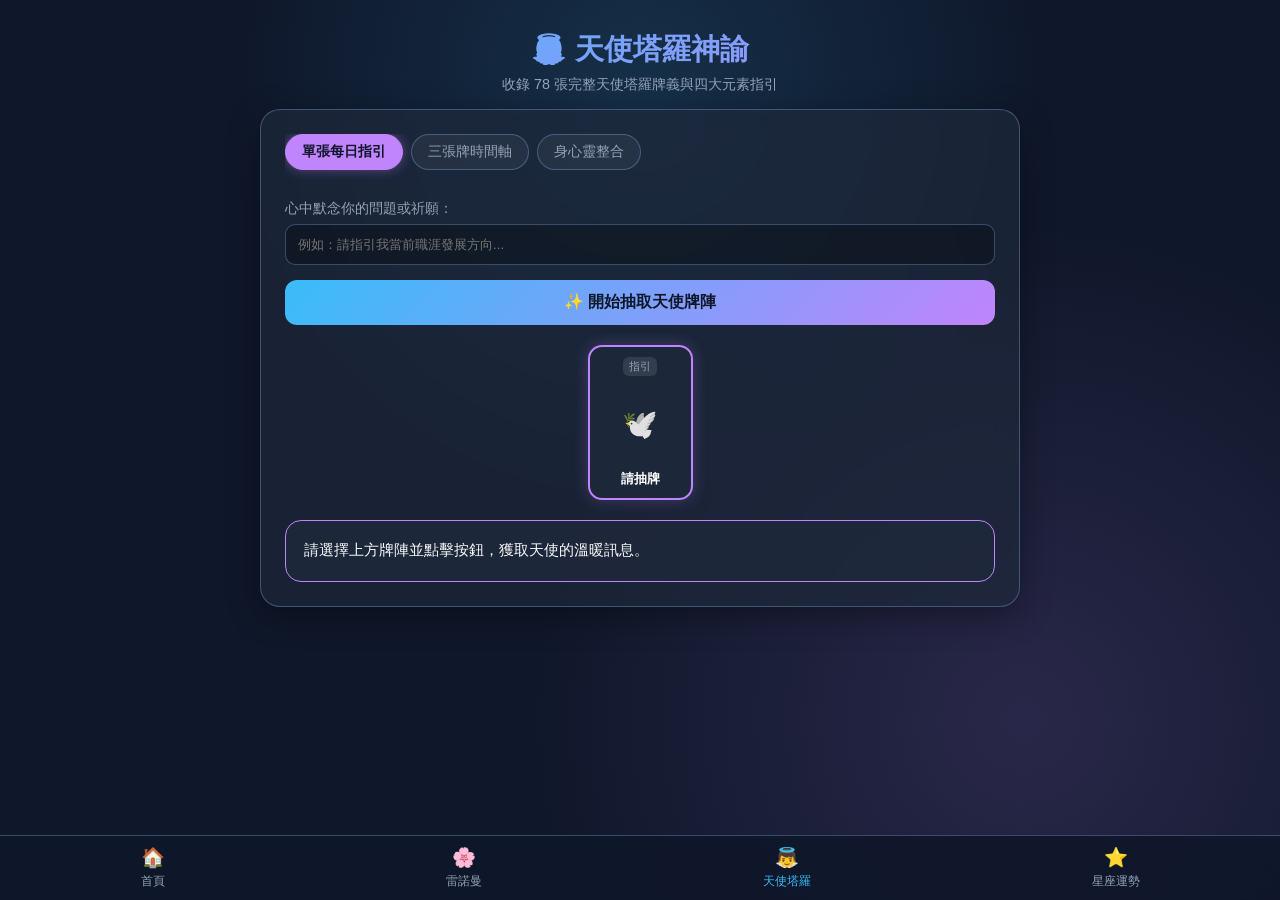
==== commit 7d08d493: "创建 angle.html" ====
--- a/angle.html
+++ b/angle.html
@@ -40,8 +40,8 @@
 <body>
 
   <header>
-    <h1>👼 天使塔羅神諭 (78張完整版)</h1>
-    <p>收錄朵琳·芙秋大秘儀與四大元素（龍族、人魚、獨角獸、精靈）</p>
+    <h1>👼 天使塔羅神諭</h1>
+    <p>收錄 78 張完整天使塔羅牌義與四大元素指引</p>
   </header>
 
   <main class="container">
@@ -123,7 +123,7 @@
       { name: "火九", angel: "火元素·龍族", icon: "🔥", keywords: "別放棄；保護你所創造的；抱持勇氣然後相信自己；準備完善；生理力量。" },
       { name: "火十", angel: "火元素·龍族", icon: "🔥", keywords: "工作過量；接受他人的幫助；生活失衡；壓力影響健康；黎明前的黑暗。" },
       { name: "火侍從", angel: "火元素·龍族", icon: "🐉", keywords: "令人振奮的新工作消息；善用本質與機智；好消息；創新的計畫；相信自己。" },
-      { name: "火騎士", angel: "火元素·龍族", icon: "🐉", keywords: "需要立即關照的臨時事件；善用時間；考量周全；燃起的熱情；喬遷或出差。" },
+      { name: "火騎士", angel: "火元素·龍族", icon: "🐉", keywords: "需要伺機關照的臨時事件；善用時間；考量周全；燃起的熱情；喬遷或出差。" },
       { name: "火皇后", angel: "火元素·龍族", icon: "🐉", keywords: "展翅高飛！別低估自己；堅持獨立與創造力；相信直覺；平衡家庭與事業。" },
       { name: "火國王", angel: "火元素·龍族", icon: "🐉", keywords: "專注！與他人溝通並擔任領導者；聽從創新建議；團隊領導者；帶來改變。" },
 
@@ -139,7 +139,7 @@
       { name: "水九", angel: "水元素·人魚", icon: "💧", keywords: "你的希望成真了！擔憂消逝；對生命的熱愛；愉悅自由；事情符合期待地明朗。" },
       { name: "水十", angel: "水元素·人魚", icon: "💧", keywords: "獲得滿意的家庭生活；情感與物質需求豐足；信賴的關係；快樂的婚姻。" },
       { name: "水侍從", angel: "水元素·人魚", icon: "🧜‍♀️", keywords: "新對象進入生命；一段關係的新階段；提升靈通能力；情書；致力於藝術。" },
-      { name: "水騎士", angel: "水元素·人魚", icon: "🧜‍♀️", keywords: "談戀愛或求婚；情感平衡的需求；社交場合邀請；可以交談的對象；夢想家。" },
+      { name: "水騎士", angel: "水元素·人魚", icon: "🧜‍♀️", keywords: "談戀愛或求婚；情感平衡的需求；社交場會邀請；可以交談的對象；夢想家。" },
       { name: "水皇后", angel: "水元素·人魚", icon: "🧜‍♀️", keywords: "關係進展到新階段；信任直覺；關心自己與他人；親密可靠的朋友；創意天分。" },
       { name: "水國王", angel: "水元素·人魚", icon: "🧜‍♀️", keywords: "敞開心胸；可信任且衷心的建議；可信任的戀愛對象；調解人；正派角色。" },
 
